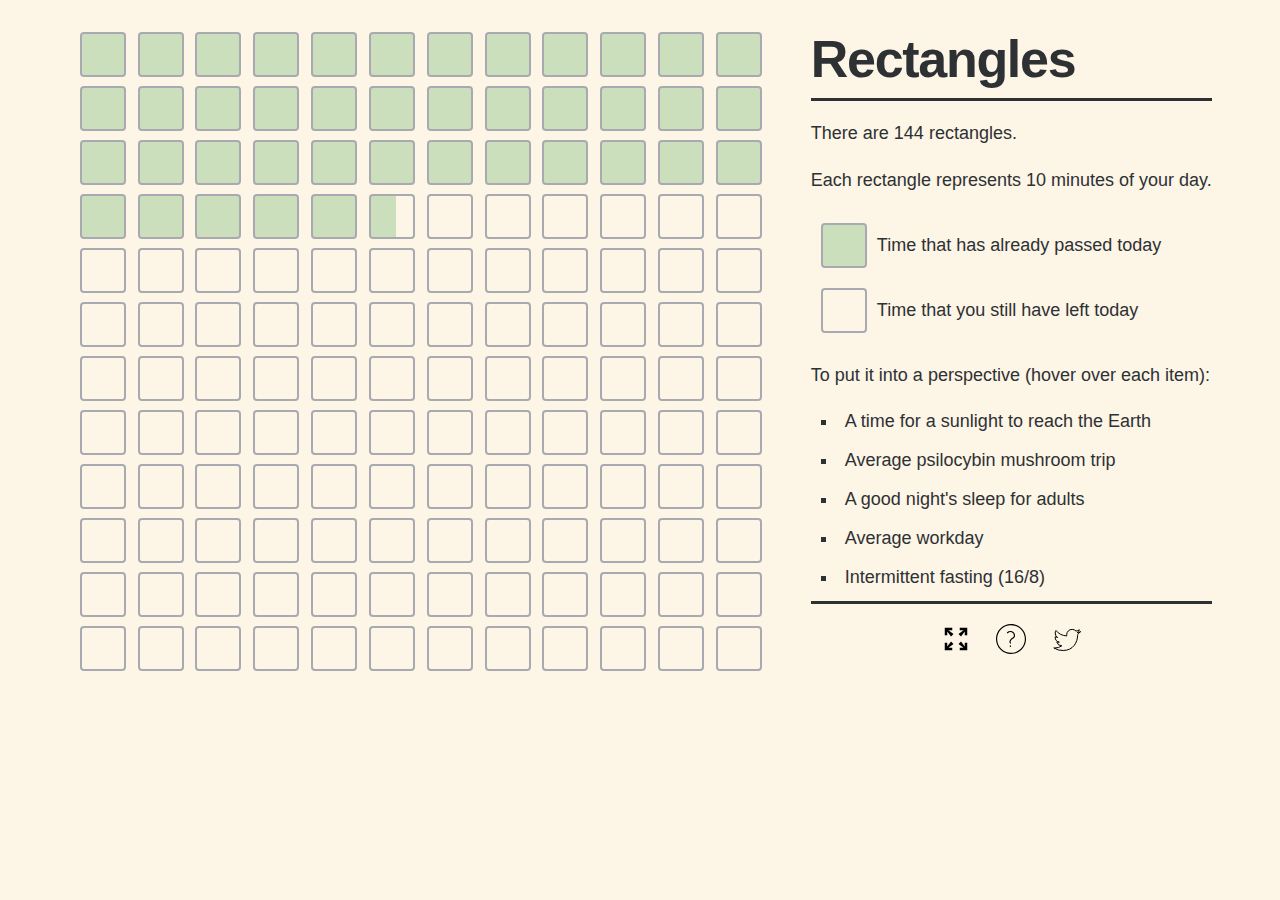
==== index.html @ 211d30f3 "Enable full-screen toggle" ====
<!DOCTYPE html>
<html lang="en">
<head>
  <meta charset="utf-8">
  <meta name="viewport" content="width=device-width,initial-scale=1">
  <title>Rectangles</title>
  <link rel="stylesheet" href="assets/base.css">
  <script src="assets/voodoo.js" defer></script>
  <link rel="canonical" href="https://rectangles.app/">
  <link rel="apple-touch-icon" sizes="180x180" href="assets/apple-touch-icon.png">
  <link rel="icon" type="image/png" sizes="32x32" href="assets/favicon.png">
  <meta name="description" content="Visualize your day as 144 rectangles, where each rectangle represents 10 minutes.">
  <meta name="twitter:card" content="summary">
  <meta name="twitter:creator" content="@jmstfv">
  <meta name="twitter:image" content="https://rectangles.app/assets/apple-touch-icon.png">
  <meta name="twitter:description" content="Visualize your day as 144 rectangles, where each rectangle represents 10 minutes.">
  <meta name="twitter:title" content="Rectangles">
</head>
<body>
  <main class="flex flex-wrap justify-around p-2">
    <noscript>
      Sorry pal, but this won't work without JavaScript. You are probably doing that for privacy reasons, and I do respect that. You can download this website, inspect the source code, and run it locally. Or, you can whitelist it in your browser/script blocker. I don't have any third-party trackers on this website, and the code is open-sourced, so there's not much to be worried about.
    </noscript>
    <section class="grid-container"></section>
    <section class="text-container">
      <h1 class="border-b-3 mb-0">Rectangles</h1>
      <p>There are 144 rectangles.</p>
      <p>Each rectangle represents 10 minutes of your day.</p>
      <div class="flex flex-wrap items-center">
        <div class="grid-item bg-time-passed m-1"></div>
        <p>Time that has already passed today</p>
      </div>
      <div class="flex flex-wrap items-center">
        <div class="grid-item m-1"></div>
        <p>Time that you still have left today</p>
      </div>
      <div class="border-b-3">
        <p>To put it into a perspective (hover over each item):</p>
        <ul>
          <li class="m-1 js-hover" title="0.833 rectangles - 8 minutes and 20 seconds" data-rectangles="0.833">A time for a sunlight to reach the Earth</li>
          <li class="m-1 js-hover" title="30 rectangles - 5 hours" data-rectangles="30">Average psilocybin mushroom trip</li>
          <li class="m-1 js-hover" title="45 rectangles - 7.5 hours" data-rectangles="45">A good night's sleep for adults</li>
          <li class="m-1 js-hover" title="48 rectangles - 8 hours" data-rectangles="48">Average workday</li>
          <li class="m-1 js-hover" title="96 rectangles - 16 hours" data-rectangles="96">Intermittent fasting (16/8)</li>
        </ul>
      </div>
      <section class="text-center p-1 mt-1">
        <a href="#" id="js-toggle-full-screen" title="Toggle full screen" class="m-1">
          <svg width="30" height="30" viewBox="0 0 24 24" xmlns="http://www.w3.org/2000/svg"><path fill="none" d="M0 0h24v24H0z"/><path d="M21 3v6h-2V6l-3 4-2-2 4-3h-3V3zM3 3v6h2V6l3 4 2-2-4-3h3V3zm18 18v-6h-2v3l-3-4-2 2 4 3h-3v2zM9 21v-2H6l4-3-2-2-3 4v-3H3v6z"/></svg></a>
        <a href="about.html" title="Behind-the-scenes details" class="m-1">
          <svg xmlns="http://www.w3.org/2000/svg" viewBox="0 0 512 512"  width="30" height="30" xml:space="preserve"><path d="M256 0C114.8 0 0 114.8 0 256s114.8 256 256 256 256-114.8 256-256S397.2 0 256 0zm0 492.3c-130.3 0-236.3-106-236.3-236.3S125.7 19.7 256 19.7s236.3 106 236.3 236.3-106 236.3-236.3 236.3z"/><path d="M246.2 118.2a78.1 78.1 0 0 0-56.8 24 9.8 9.8 0 1 0 14.2 13.7 59.1 59.1 0 0 1 101.6 41c0 20.3-9.4 26.7-26.6 38.4-9 6.2-19.3 13.2-29.7 23.6-28.1 27.9-19.4 59-10.9 71.6a9.8 9.8 0 0 0 13.6 2.6c4.5-3 5.7-9.1 2.7-13.6-1.5-2.4-14.5-23.9 8.4-46.7 9.2-9 18.7-15.5 27-21.2 18.1-12.3 35.2-24 35.2-54.7a78.9 78.9 0 0 0-78.7-78.7zM245.1 364.3a9.8 9.8 0 0 0-9.8 9.9v9.8a9.8 9.8 0 0 0 19.7 0v-9.8c0-5.5-4.4-9.9-9.9-9.9z"/></svg>
        </a>
        <a href="https://twitter.com/jmstfv" title="That's me!" target="_blank" rel="noopener" class="m-1">
          <svg width="30" height="30" xmlns="http://www.w3.org/2000/svg"><path d="M29.2 8a11.2 11.2 0 0 1-3.1.7 5.8 5.8 0 0 0 2.3-2.9A11.1 11.1 0 0 1 25 7.1a5 5 0 0 0-3.8-1.7 5.3 5.3 0 0 0-5.5 5.3 3.7 3.7 0 0 0 .2 1.2A14.5 14.5 0 0 1 5 6.5 4.2 4.2 0 0 0 4.2 9a5.5 5.5 0 0 0 2.4 4.5 7.3 7.3 0 0 1-2.4-.8v.2a5 5 0 0 0 4.1 5.2 5 5 0 0 1-1.4.1 3 3 0 0 1-1.1-.1 5.3 5.3 0 0 0 5 3.7A11 11 0 0 1 4 24a4.5 4.5 0 0 1-1.2-.1 15.8 15.8 0 0 0 9.4 2.6c9.9 0 14.4-8.2 14.4-15.2v-.7a10.4 10.4 0 0 0 2.6-2.8Z" fill="none" stroke="#000" stroke-linecap="round" stroke-linejoin="round"/></svg>
        </a>
      </section>
    </section>
  </main>
</body>
</html>
---- assets/base.css ----
:root {
  --blue: #a9d2ef;
  --green: #cbdfbd;
  --black: #2d3134;
  --gray: #a9aab1;
  --beige: #fdf5e6;
}

*,
*::before,
*::after {
  box-sizing: inherit;
}

::selection {
  background-color: #cbc1a8;
}

html {
  box-sizing: border-box;
  font-size: 62.5%; /* scaling down so that 1rem equals to 10px */
}

body {
  background-color: var(--beige);
  color: var(--black);
  font-family: -apple-system, BlinkMacSystemFont, 'Segoe UI', Roboto, 'Helvetica Neue', Arial, system-ui, sans-serif, 'Apple Color Emoji', 'Segoe UI Emoji';
  font-size: 1.8rem;
  font-weight: 400;
  line-height: 1.6;
  margin: 0 auto;
  max-width: 135rem;
  width: 95%;
}

a {
  color: #6878a3;
  text-decoration: none;
}

h1 {
  font-size: 5.2rem;
  line-height: 1.5;
  font-weight: 800;
  letter-spacing: -.025em;
}

ol,
ul {
  list-style-position: inside;
  margin: 0;
  padding: 0;
}

ul {
  list-style-type: square;
}

.grid-container {
  display: grid;
  grid-template-columns: repeat(auto-fit, minmax(5rem, 1fr));
  grid-template-rows: repeat(auto-fit, minmax(5rem, 1fr));
  grid-column-gap: 4px;
  grid-row-gap: 4px;
  width: 100%;
  max-width: 690px;
  margin: 1rem;
}

.grid-item {
  border: .25rem solid var(--gray);
  border-radius: 0.4rem;
  margin: .15rem;
  height: 4.5rem;
  width: 4.6rem;
  transition: all .5s ease-in;
}

/* homegrown functional CSS framework */

.flex { display: flex !important; }
.flex-wrap { flex-wrap: wrap !important; }
.items-center { align-items: center !important; }
.justify-around { justify-content: space-around !important; }

.bg-time-passed { background-color: var(--green) !important; }

.bg-time-selected { background-color: var(--blue) !important; }

.text-center { text-align: center; }

.mb-0 { margin: 0 !important; }
.m-1 { margin: 1rem !important; }
.mt-1 { margin-top: 1rem !important; }

.p-1 { padding: 1rem; }
.p-2 { padding: 2rem; }

.border-b-3 { border-bottom: 0.3rem solid !important; }
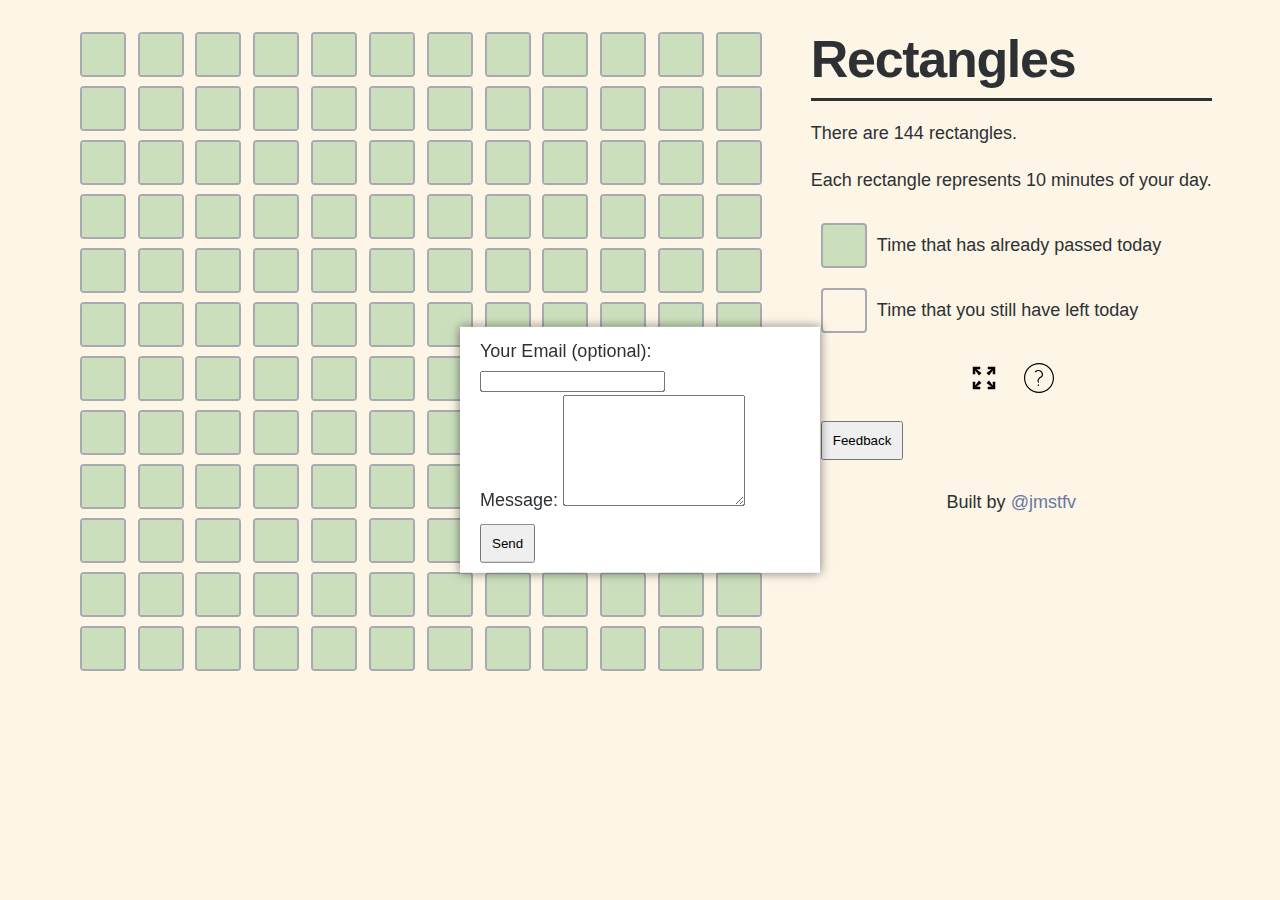
==== commit 7e65b35b: "Signature" ====
--- a/index.html
+++ b/index.html
@@ -9,12 +9,44 @@
   <link rel="canonical" href="https://rectangles.app/">
   <link rel="apple-touch-icon" sizes="180x180" href="assets/apple-touch-icon.png">
   <link rel="icon" type="image/png" sizes="32x32" href="assets/favicon.png">
+  <meta name="apple-mobile-web-app-capable" content="yes">
   <meta name="description" content="Visualize your day as 144 rectangles, where each rectangle represents 10 minutes.">
   <meta name="twitter:card" content="summary">
   <meta name="twitter:creator" content="@jmstfv">
-  <meta name="twitter:image" content="https://rectangles.app/assets/apple-touch-icon.png">
+  <meta name="twitter:image" content="https://rectangles.app/assets/rectangles.png">
   <meta name="twitter:description" content="Visualize your day as 144 rectangles, where each rectangle represents 10 minutes.">
   <meta name="twitter:title" content="Rectangles">
+  <script data-goatcounter="https://gc.rectangles.app/count" async src="//gc.rectangles.app/count.js"></script>
+
+  <style>
+    #modal-outer.overlay::before {
+      content: " ";
+      width: 100%;
+      height: 100%;
+      position: fixed;
+      z-index: 100;
+      top: 0;
+      left: 0;
+      background: rgba(0, 0, 0, 0.7);
+    }
+
+    #modal-inner {
+      z-index: 200;
+      position: fixed;
+      left: 50%;
+      top: 50%;
+      transform: translate(-50%, -50%);
+      width: 360px;
+      overflow: auto;
+      padding: 10px 20px;
+      background: #fff;
+      box-shadow: 0 0 10px rgba(0, 0, 0, 0.5);
+    }
+
+    #modal-outer.overlay #modal-inner {
+      display: block;
+    }
+  </style>
 </head>
 <body>
   <main class="flex flex-wrap justify-around p-2">
@@ -34,26 +66,39 @@
         <div class="grid-item m-1"></div>
         <p>Time that you still have left today</p>
       </div>
-      <div class="border-b-3">
-        <p>To put it into a perspective (hover over each item):</p>
-        <ul>
-          <li class="m-1 js-hover" title="0.833 rectangles - 8 minutes and 20 seconds" data-rectangles="0.833">A time for a sunlight to reach the Earth</li>
-          <li class="m-1 js-hover" title="30 rectangles - 5 hours" data-rectangles="30">Average psilocybin mushroom trip</li>
-          <li class="m-1 js-hover" title="45 rectangles - 7.5 hours" data-rectangles="45">A good night's sleep for adults</li>
-          <li class="m-1 js-hover" title="48 rectangles - 8 hours" data-rectangles="48">Average workday</li>
-          <li class="m-1 js-hover" title="96 rectangles - 16 hours" data-rectangles="96">Intermittent fasting (16/8)</li>
-        </ul>
-      </div>
+
       <section class="text-center p-1 mt-1">
-        <a href="#" id="js-toggle-full-screen" title="Toggle full screen" class="m-1">
-          <svg width="30" height="30" viewBox="0 0 24 24" xmlns="http://www.w3.org/2000/svg"><path fill="none" d="M0 0h24v24H0z"/><path d="M21 3v6h-2V6l-3 4-2-2 4-3h-3V3zM3 3v6h2V6l3 4 2-2-4-3h3V3zm18 18v-6h-2v3l-3-4-2 2 4 3h-3v2zM9 21v-2H6l4-3-2-2-3 4v-3H3v6z"/></svg></a>
+        <a href="?full_screen=true" title="Toggle full screen" class="m-1">
+          <svg width="30" height="30" viewBox="0 0 24 24" xmlns="http://www.w3.org/2000/svg"><path fill="none" d="M0 0h24v24H0z"/><path d="M21 3v6h-2V6l-3 4-2-2 4-3h-3V3zM3 3v6h2V6l3 4 2-2-4-3h3V3zm18 18v-6h-2v3l-3-4-2 2 4 3h-3v2zM9 21v-2H6l4-3-2-2-3 4v-3H3v6z"/></svg>
+        </a>
         <a href="about.html" title="Behind-the-scenes details" class="m-1">
           <svg xmlns="http://www.w3.org/2000/svg" viewBox="0 0 512 512"  width="30" height="30" xml:space="preserve"><path d="M256 0C114.8 0 0 114.8 0 256s114.8 256 256 256 256-114.8 256-256S397.2 0 256 0zm0 492.3c-130.3 0-236.3-106-236.3-236.3S125.7 19.7 256 19.7s236.3 106 236.3 236.3-106 236.3-236.3 236.3z"/><path d="M246.2 118.2a78.1 78.1 0 0 0-56.8 24 9.8 9.8 0 1 0 14.2 13.7 59.1 59.1 0 0 1 101.6 41c0 20.3-9.4 26.7-26.6 38.4-9 6.2-19.3 13.2-29.7 23.6-28.1 27.9-19.4 59-10.9 71.6a9.8 9.8 0 0 0 13.6 2.6c4.5-3 5.7-9.1 2.7-13.6-1.5-2.4-14.5-23.9 8.4-46.7 9.2-9 18.7-15.5 27-21.2 18.1-12.3 35.2-24 35.2-54.7a78.9 78.9 0 0 0-78.7-78.7zM245.1 364.3a9.8 9.8 0 0 0-9.8 9.9v9.8a9.8 9.8 0 0 0 19.7 0v-9.8c0-5.5-4.4-9.9-9.9-9.9z"/></svg>
         </a>
-        <a href="https://twitter.com/jmstfv" title="That's me!" target="_blank" rel="noopener" class="m-1">
-          <svg width="30" height="30" xmlns="http://www.w3.org/2000/svg"><path d="M29.2 8a11.2 11.2 0 0 1-3.1.7 5.8 5.8 0 0 0 2.3-2.9A11.1 11.1 0 0 1 25 7.1a5 5 0 0 0-3.8-1.7 5.3 5.3 0 0 0-5.5 5.3 3.7 3.7 0 0 0 .2 1.2A14.5 14.5 0 0 1 5 6.5 4.2 4.2 0 0 0 4.2 9a5.5 5.5 0 0 0 2.4 4.5 7.3 7.3 0 0 1-2.4-.8v.2a5 5 0 0 0 4.1 5.2 5 5 0 0 1-1.4.1 3 3 0 0 1-1.1-.1 5.3 5.3 0 0 0 5 3.7A11 11 0 0 1 4 24a4.5 4.5 0 0 1-1.2-.1 15.8 15.8 0 0 0 9.4 2.6c9.9 0 14.4-8.2 14.4-15.2v-.7a10.4 10.4 0 0 0 2.6-2.8Z" fill="none" stroke="#000" stroke-linecap="round" stroke-linejoin="round"/></svg>
-        </a>
       </section>
+
+      <section>
+        <button id="js-modal-open" class="w-full p-1 m-1 border-2 rounded text-sm font-medium bg-transparent text-black">Feedback</button>
+
+        <div id="modal-outer" role="dialog" aria-modal="true" tabindex="-1">
+          <div id="modal-inner" class="rounded hidden">
+            <form name="contact" method="POST" netlify>
+              <div>
+                <label>Your Email (optional): <input type="email" name="email" class="w-full"></label>
+              </div>
+
+              <div>
+                <label>Message: <textarea name="message" rows="7" class="w-full"></textarea></label>
+              </div>
+
+              <div>
+                <button class="w-full p-1 mt-1 border-2 rounded text-sm font-medium bg-transparent text-black" type="submit">Send</button>
+              </div>
+            </form>
+          </div>
+        </div>
+      </section>
+
+      <p class="text-center">Built by <a href="https://twitter.com/jmstfv">@jmstfv</a></p>
     </section>
   </main>
 </body>
--- a/assets/base.css
+++ b/assets/base.css
@@ -4,6 +4,8 @@
   --black: #2d3134;
   --gray: #a9aab1;
   --beige: #fdf5e6;
+  --start: 0s;
+  --fill: var(--green);
 }
 
 *,
@@ -74,20 +76,42 @@
   height: 4.5rem;
   width: 4.6rem;
   transition: all .5s ease-in;
+  position: relative;
+  overflow: hidden;
+}
+
+.grid-item span {
+  background-color: var(--fill);
+  transition: background-color .5s ease-in;
+  position: absolute;
+  inset: 0px;
+
+  animation-duration: 86400s;
+  animation-iteration-count: infinite;
+  animation-timing-function: linear;
+  animation-delay: var(--start);
 }
 
 /* homegrown functional CSS framework */
 
 .flex { display: flex !important; }
-.flex-wrap { flex-wrap: wrap !important; }
+.flex-wrap { flex-wrap: wrap-reverse; }
+
+div.flex-wrap { flex-wrap: nowrap; }
+
 .items-center { align-items: center !important; }
 .justify-around { justify-content: space-around !important; }
 
-.bg-time-passed { background-color: var(--green) !important; }
+.bg-time-passed { background-color: var(--green); }
 
-.bg-time-selected { background-color: var(--blue) !important; }
+.bg-time-selected {
+  --fill: var(--blue);
+  background-color: var(--blue);
+}
 
 .text-center { text-align: center; }
+
+.cursor-crosshair { cursor: crosshair; }
 
 .mb-0 { margin: 0 !important; }
 .m-1 { margin: 1rem !important; }
@@ -96,4 +120,4 @@
 .p-1 { padding: 1rem; }
 .p-2 { padding: 2rem; }
 
-.border-b-3 { border-bottom: 0.3rem solid !important; }
+.border-b-3 { border-bottom: 0.3rem solid !important; }